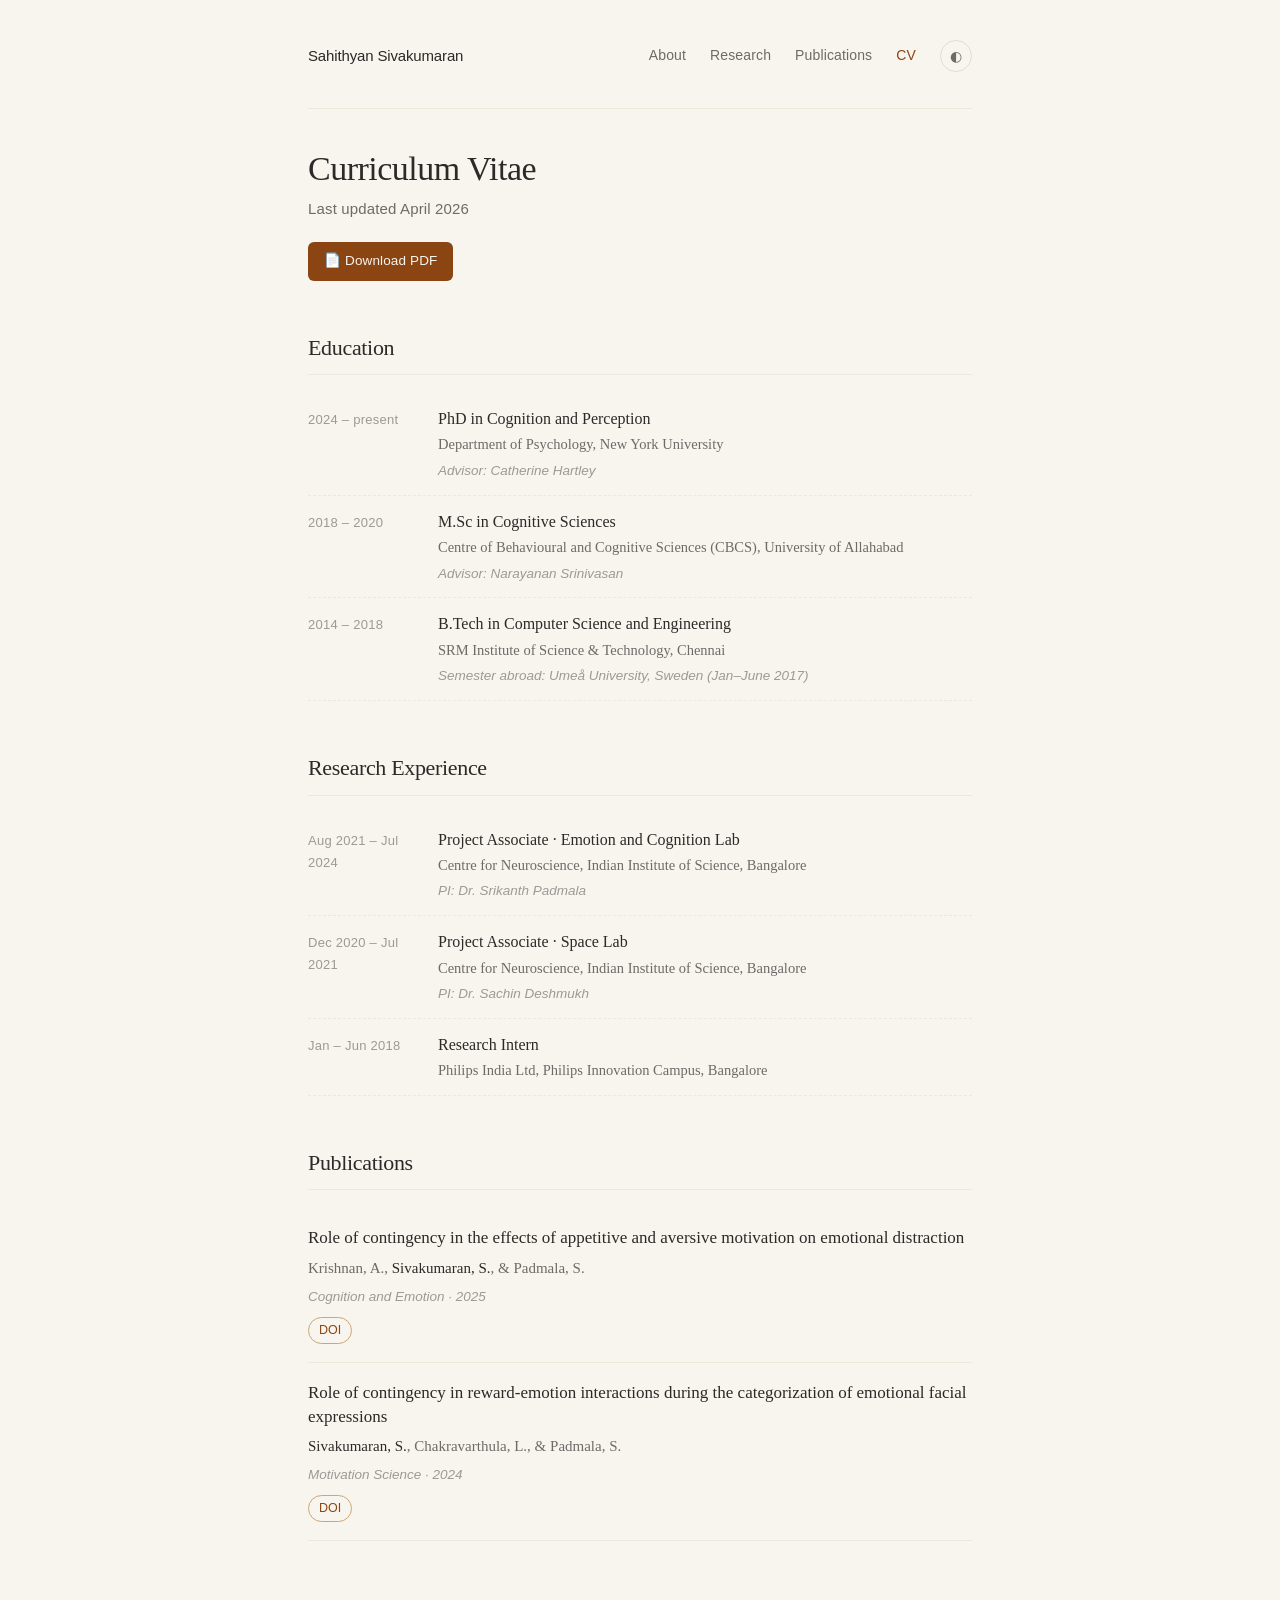
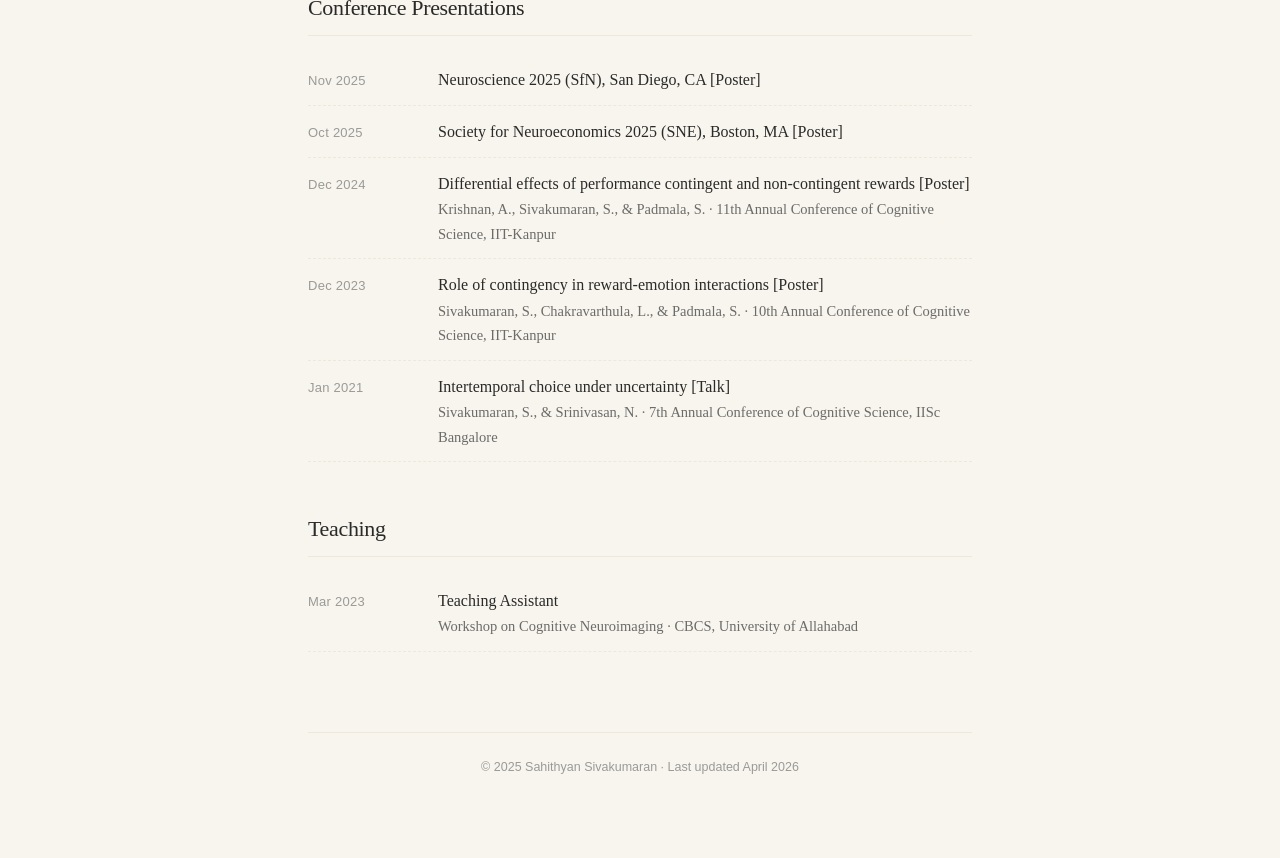
==== cv.html @ 4d5fdd22 "Add files via upload" ====
<!DOCTYPE html>
<html lang="en">
<head>
<meta charset="UTF-8">
<meta name="viewport" content="width=device-width, initial-scale=1.0">
<title>CV · Sahithyan Sivakumaran</title>
<meta name="description" content="Curriculum Vitae — Sahithyan Sivakumaran">
<link rel="stylesheet" href="styles.css">
<link rel="icon" href="data:image/svg+xml,%3Csvg xmlns='http://www.w3.org/2000/svg' viewBox='0 0 100 100'%3E%3Ctext y='.9em' font-size='90'%3E🧠%3C/text%3E%3C/svg%3E">
</head>
<body>
<div class="container">

<nav class="nav">
  <a href="index.html" class="nav-brand">Sahithyan Sivakumaran</a>
  <div class="nav-links">
    <a href="index.html">About</a>
    <a href="research.html">Research</a>
    <a href="publications.html">Publications</a>
    <a href="cv.html" class="active">CV</a>
    <button id="theme-toggle" class="theme-toggle" aria-label="Toggle theme">◐</button>
  </div>
</nav>

<h1>Curriculum Vitae</h1>
<p class="hero-subtitle" style="margin-top: 6px; margin-bottom: 20px;">Last updated April 2026</p>

<a href="files/Sahithyan_CV.pdf" class="btn" target="_blank" rel="noopener">📄 Download PDF</a>

<h2>Education</h2>

<div class="cv-entry">
  <div class="cv-date">2024 – present</div>
  <div class="cv-content">
    <div class="role">PhD in Cognition and Perception</div>
    <div class="place">Department of Psychology, New York University</div>
    <div class="advisor">Advisor: Catherine Hartley</div>
  </div>
</div>

<div class="cv-entry">
  <div class="cv-date">2018 – 2020</div>
  <div class="cv-content">
    <div class="role">M.Sc in Cognitive Sciences</div>
    <div class="place">Centre of Behavioural and Cognitive Sciences (CBCS), University of Allahabad</div>
    <div class="advisor">Advisor: Narayanan Srinivasan</div>
  </div>
</div>

<div class="cv-entry">
  <div class="cv-date">2014 – 2018</div>
  <div class="cv-content">
    <div class="role">B.Tech in Computer Science and Engineering</div>
    <div class="place">SRM Institute of Science &amp; Technology, Chennai</div>
    <div class="advisor">Semester abroad: Umeå University, Sweden (Jan–June 2017)</div>
  </div>
</div>

<h2>Research Experience</h2>

<div class="cv-entry">
  <div class="cv-date">Aug 2021 – Jul 2024</div>
  <div class="cv-content">
    <div class="role">Project Associate · Emotion and Cognition Lab</div>
    <div class="place">Centre for Neuroscience, Indian Institute of Science, Bangalore</div>
    <div class="advisor">PI: Dr. Srikanth Padmala</div>
  </div>
</div>

<div class="cv-entry">
  <div class="cv-date">Dec 2020 – Jul 2021</div>
  <div class="cv-content">
    <div class="role">Project Associate · Space Lab</div>
    <div class="place">Centre for Neuroscience, Indian Institute of Science, Bangalore</div>
    <div class="advisor">PI: Dr. Sachin Deshmukh</div>
  </div>
</div>

<div class="cv-entry">
  <div class="cv-date">Jan – Jun 2018</div>
  <div class="cv-content">
    <div class="role">Research Intern</div>
    <div class="place">Philips India Ltd, Philips Innovation Campus, Bangalore</div>
  </div>
</div>

<h2>Publications</h2>

<div class="pub">
  <div class="pub-title">
    Role of contingency in the effects of appetitive and aversive motivation on emotional distraction
  </div>
  <div class="pub-authors">
    Krishnan, A., <span class="self">Sivakumaran, S.</span>, &amp; Padmala, S.
  </div>
  <div class="pub-venue">Cognition and Emotion · 2025</div>
  <div class="pub-links">
    <a href="https://doi.org/10.1080/02699931.2025.2542920" target="_blank" rel="noopener">DOI</a>
  </div>
</div>

<div class="pub">
  <div class="pub-title">
    Role of contingency in reward-emotion interactions during the categorization of emotional facial expressions
  </div>
  <div class="pub-authors">
    <span class="self">Sivakumaran, S.</span>, Chakravarthula, L., &amp; Padmala, S.
  </div>
  <div class="pub-venue">Motivation Science · 2024</div>
  <div class="pub-links">
    <a href="https://psycnet.apa.org/doi/10.1037/mot0000330" target="_blank" rel="noopener">DOI</a>
  </div>
</div>

<h2>Conference Presentations</h2>

<div class="cv-entry">
  <div class="cv-date">Nov 2025</div>
  <div class="cv-content">
    <div class="role">Neuroscience 2025 (SfN), San Diego, CA [Poster]</div>
  </div>
</div>

<div class="cv-entry">
  <div class="cv-date">Oct 2025</div>
  <div class="cv-content">
    <div class="role">Society for Neuroeconomics 2025 (SNE), Boston, MA [Poster]</div>
  </div>
</div>

<div class="cv-entry">
  <div class="cv-date">Dec 2024</div>
  <div class="cv-content">
    <div class="role">Differential effects of performance contingent and non-contingent rewards [Poster]</div>
    <div class="place">Krishnan, A., Sivakumaran, S., &amp; Padmala, S. · 11th Annual Conference of Cognitive Science, IIT-Kanpur</div>
  </div>
</div>

<div class="cv-entry">
  <div class="cv-date">Dec 2023</div>
  <div class="cv-content">
    <div class="role">Role of contingency in reward-emotion interactions [Poster]</div>
    <div class="place">Sivakumaran, S., Chakravarthula, L., &amp; Padmala, S. · 10th Annual Conference of Cognitive Science, IIT-Kanpur</div>
  </div>
</div>

<div class="cv-entry">
  <div class="cv-date">Jan 2021</div>
  <div class="cv-content">
    <div class="role">Intertemporal choice under uncertainty [Talk]</div>
    <div class="place">Sivakumaran, S., &amp; Srinivasan, N. · 7th Annual Conference of Cognitive Science, IISc Bangalore</div>
  </div>
</div>

<h2>Teaching</h2>

<div class="cv-entry">
  <div class="cv-date">Mar 2023</div>
  <div class="cv-content">
    <div class="role">Teaching Assistant</div>
    <div class="place">Workshop on Cognitive Neuroimaging · CBCS, University of Allahabad</div>
  </div>
</div>

<footer class="footer">
  © 2025 Sahithyan Sivakumaran · Last updated April 2026
</footer>

</div>

<script>
(function() {
  var root = document.documentElement;
  var toggle = document.getElementById('theme-toggle');
  var saved = localStorage.getItem('theme');
  if (saved) root.setAttribute('data-theme', saved);

  toggle.addEventListener('click', function() {
    var current = root.getAttribute('data-theme');
    var isDark = current === 'dark' ||
      (!current && window.matchMedia('(prefers-color-scheme: dark)').matches);
    var next = isDark ? 'light' : 'dark';
    root.setAttribute('data-theme', next);
    localStorage.setItem('theme', next);
  });
})();
</script>

</body>
</html>
---- styles.css ----
/* ================================================================
   Sahithyan Sivakumaran — Academic Website
   A clean, serif-led minimal theme with dark/light mode
   ================================================================ */

/* --- CSS Variables: Light mode (default) --- */
:root {
  --bg: #f8f5ef;
  --bg-elev: #ffffff;
  --text: #2a2a28;
  --text-muted: #6b6b68;
  --text-soft: #9a9a96;
  --accent: #8b4513;
  --accent-soft: #c9a77a;
  --border: #e4ded0;
  --border-soft: #eee8dc;

  --font-serif: "Iowan Old Style", "Palatino Linotype", "URW Palladio L", Palatino, "Book Antiqua", Georgia, serif;
  --font-sans: -apple-system, BlinkMacSystemFont, "SF Pro Text", "Helvetica Neue", Arial, sans-serif;
  --font-mono: "SF Mono", "Monaco", "Inconsolata", "Fira Mono", monospace;

  --max-width: 720px;
  --radius: 8px;
}

/* --- Dark mode (auto-detected via OS preference) --- */
@media (prefers-color-scheme: dark) {
  :root {
    --bg: #1a1a1a;
    --bg-elev: #242424;
    --text: #e8e6e1;
    --text-muted: #a8a6a1;
    --text-soft: #6b6966;
    --accent: #d4a373;
    --accent-soft: #8b6a4a;
    --border: #3a3a38;
    --border-soft: #2d2d2c;
  }
}

/* --- Manual toggle override --- */
:root[data-theme="dark"] {
  --bg: #1a1a1a;
  --bg-elev: #242424;
  --text: #e8e6e1;
  --text-muted: #a8a6a1;
  --text-soft: #6b6966;
  --accent: #d4a373;
  --accent-soft: #8b6a4a;
  --border: #3a3a38;
  --border-soft: #2d2d2c;
}

:root[data-theme="light"] {
  --bg: #f8f5ef;
  --bg-elev: #ffffff;
  --text: #2a2a28;
  --text-muted: #6b6b68;
  --text-soft: #9a9a96;
  --accent: #8b4513;
  --accent-soft: #c9a77a;
  --border: #e4ded0;
  --border-soft: #eee8dc;
}

/* --- Reset & Base --- */
* {
  box-sizing: border-box;
  margin: 0;
  padding: 0;
}

html {
  scroll-behavior: smooth;
  -webkit-font-smoothing: antialiased;
  -moz-osx-font-smoothing: grayscale;
}

body {
  background: var(--bg);
  color: var(--text);
  font-family: var(--font-serif);
  font-size: 17px;
  line-height: 1.7;
  min-height: 100vh;
  transition: background 0.3s ease, color 0.3s ease;
}

.container {
  max-width: var(--max-width);
  margin: 0 auto;
  padding: 32px 28px 80px;
}

/* --- Navigation --- */
.nav {
  display: flex;
  justify-content: space-between;
  align-items: center;
  padding: 8px 0 36px;
  border-bottom: 1px solid var(--border-soft);
  margin-bottom: 40px;
  flex-wrap: wrap;
  gap: 12px;
}

.nav-brand {
  font-family: var(--font-sans);
  font-size: 15px;
  font-weight: 500;
  letter-spacing: -0.01em;
  color: var(--text);
  text-decoration: none;
}

.nav-links {
  display: flex;
  gap: 24px;
  align-items: center;
}

.nav-links a {
  font-family: var(--font-sans);
  font-size: 14px;
  color: var(--text-muted);
  text-decoration: none;
  letter-spacing: 0.01em;
  transition: color 0.2s;
}

.nav-links a:hover,
.nav-links a.active {
  color: var(--accent);
}

/* --- Theme Toggle Button --- */
.theme-toggle {
  background: none;
  border: 1px solid var(--border);
  color: var(--text-muted);
  width: 32px;
  height: 32px;
  border-radius: 50%;
  cursor: pointer;
  display: inline-flex;
  align-items: center;
  justify-content: center;
  font-size: 14px;
  transition: all 0.2s;
  padding: 0;
}

.theme-toggle:hover {
  border-color: var(--accent);
  color: var(--accent);
}

/* --- Typography --- */
h1, h2, h3, h4 {
  font-family: var(--font-serif);
  font-weight: 500;
  color: var(--text);
  letter-spacing: -0.015em;
}

h1 {
  font-size: 34px;
  line-height: 1.15;
  margin-bottom: 8px;
}

h2 {
  font-size: 22px;
  margin-top: 48px;
  margin-bottom: 18px;
  font-weight: 500;
  padding-bottom: 8px;
  border-bottom: 1px solid var(--border-soft);
}

h3 {
  font-size: 18px;
  margin-top: 24px;
  margin-bottom: 10px;
}

p {
  margin-bottom: 18px;
  color: var(--text);
}

a {
  color: var(--accent);
  text-decoration: none;
  border-bottom: 1px solid transparent;
  transition: border-color 0.2s;
}

a:hover {
  border-bottom-color: var(--accent);
}

em {
  color: var(--text-muted);
}

strong {
  font-weight: 600;
  color: var(--text);
}

/* --- Hero / About section --- */
.hero {
  display: flex;
  gap: 28px;
  align-items: flex-start;
  margin-bottom: 36px;
}

.hero-photo {
  width: 130px;
  height: 130px;
  border-radius: 50%;
  object-fit: cover;
  flex-shrink: 0;
  border: 2px solid var(--border);
}

.hero-text {
  flex: 1;
  min-width: 0;
}

.hero-subtitle {
  font-family: var(--font-sans);
  font-size: 15px;
  color: var(--text-muted);
  margin-bottom: 14px;
  letter-spacing: 0.01em;
}

.hero-links {
  display: flex;
  gap: 14px;
  font-family: var(--font-sans);
  font-size: 13.5px;
  flex-wrap: wrap;
}

.hero-links a {
  color: var(--text-muted);
  border-bottom: 1px solid transparent;
}

.hero-links a:hover {
  color: var(--accent);
  border-bottom-color: var(--accent);
}

.hero-links span.sep {
  color: var(--text-soft);
}

/* --- Section styling --- */
.intro {
  font-size: 17.5px;
  line-height: 1.8;
  margin-bottom: 12px;
}

/* --- Lists --- */
ul, ol {
  margin-bottom: 20px;
  padding-left: 22px;
}

li {
  margin-bottom: 8px;
  color: var(--text);
}

/* --- News list --- */
.news-list {
  list-style: none;
  padding-left: 0;
}

.news-list li {
  padding: 12px 0;
  border-bottom: 1px dashed var(--border-soft);
  display: flex;
  gap: 18px;
  align-items: baseline;
  font-size: 15.5px;
}

.news-list li:last-child {
  border-bottom: none;
}

.news-date {
  font-family: var(--font-sans);
  font-size: 13px;
  color: var(--text-soft);
  flex-shrink: 0;
  width: 92px;
  letter-spacing: 0.02em;
}

/* --- Publication entries --- */
.pub {
  padding: 18px 0;
  border-bottom: 1px solid var(--border-soft);
}

.pub:last-child {
  border-bottom: none;
}

.pub-title {
  font-size: 17px;
  line-height: 1.4;
  margin-bottom: 6px;
  font-weight: 500;
  color: var(--text);
}

.pub-authors {
  font-size: 15px;
  color: var(--text-muted);
  margin-bottom: 4px;
}

.pub-authors .self {
  color: var(--text);
  font-weight: 500;
}

.pub-venue {
  font-family: var(--font-sans);
  font-size: 13.5px;
  color: var(--text-soft);
  font-style: italic;
  margin-bottom: 8px;
}

.pub-links {
  display: flex;
  gap: 12px;
  font-family: var(--font-sans);
  font-size: 12.5px;
  margin-top: 6px;
}

.pub-links a {
  color: var(--accent);
  padding: 2px 10px;
  border: 1px solid var(--accent-soft);
  border-radius: 14px;
  text-decoration: none;
  transition: all 0.2s;
}

.pub-links a:hover {
  background: var(--accent);
  color: var(--bg);
  border-color: var(--accent);
}

.pub-tag {
  display: inline-block;
  font-family: var(--font-sans);
  font-size: 11.5px;
  color: var(--text-soft);
  padding: 2px 8px;
  border: 1px solid var(--border);
  border-radius: 10px;
  margin-left: 6px;
  letter-spacing: 0.03em;
  text-transform: uppercase;
}

/* --- CV specific --- */
.cv-entry {
  display: flex;
  gap: 20px;
  padding: 12px 0;
  border-bottom: 1px dashed var(--border-soft);
  align-items: baseline;
}

.cv-entry:last-child {
  border-bottom: none;
}

.cv-date {
  font-family: var(--font-sans);
  font-size: 13px;
  color: var(--text-soft);
  flex-shrink: 0;
  width: 110px;
  letter-spacing: 0.02em;
}

.cv-content {
  flex: 1;
}

.cv-content .role {
  font-weight: 500;
  color: var(--text);
  font-size: 16px;
}

.cv-content .place {
  font-size: 14.5px;
  color: var(--text-muted);
}

.cv-content .advisor {
  font-size: 13.5px;
  color: var(--text-soft);
  font-family: var(--font-sans);
  font-style: italic;
  margin-top: 3px;
}

/* --- Download button --- */
.btn {
  display: inline-block;
  padding: 8px 16px;
  background: var(--accent);
  color: var(--bg);
  font-family: var(--font-sans);
  font-size: 13.5px;
  border-radius: 6px;
  border: none;
  text-decoration: none;
  transition: opacity 0.2s;
  letter-spacing: 0.01em;
}

.btn:hover {
  opacity: 0.85;
  border-bottom: none;
}

/* --- Footer --- */
.footer {
  margin-top: 80px;
  padding-top: 24px;
  border-top: 1px solid var(--border-soft);
  font-family: var(--font-sans);
  font-size: 12.5px;
  color: var(--text-soft);
  text-align: center;
}

/* --- Mobile responsive --- */
@media (max-width: 640px) {
  .container {
    padding: 20px 18px 60px;
  }

  .hero {
    flex-direction: column;
    align-items: center;
    text-align: center;
    gap: 18px;
  }

  .hero-photo {
    width: 110px;
    height: 110px;
  }

  .hero-links {
    justify-content: center;
  }

  h1 {
    font-size: 28px;
  }

  h2 {
    font-size: 20px;
  }

  body {
    font-size: 16px;
  }

  .nav {
    padding-bottom: 24px;
    margin-bottom: 28px;
  }

  .nav-links {
    gap: 16px;
  }

  .news-list li,
  .cv-entry {
    flex-direction: column;
    gap: 2px;
  }

  .news-date,
  .cv-date {
    width: auto;
  }
}
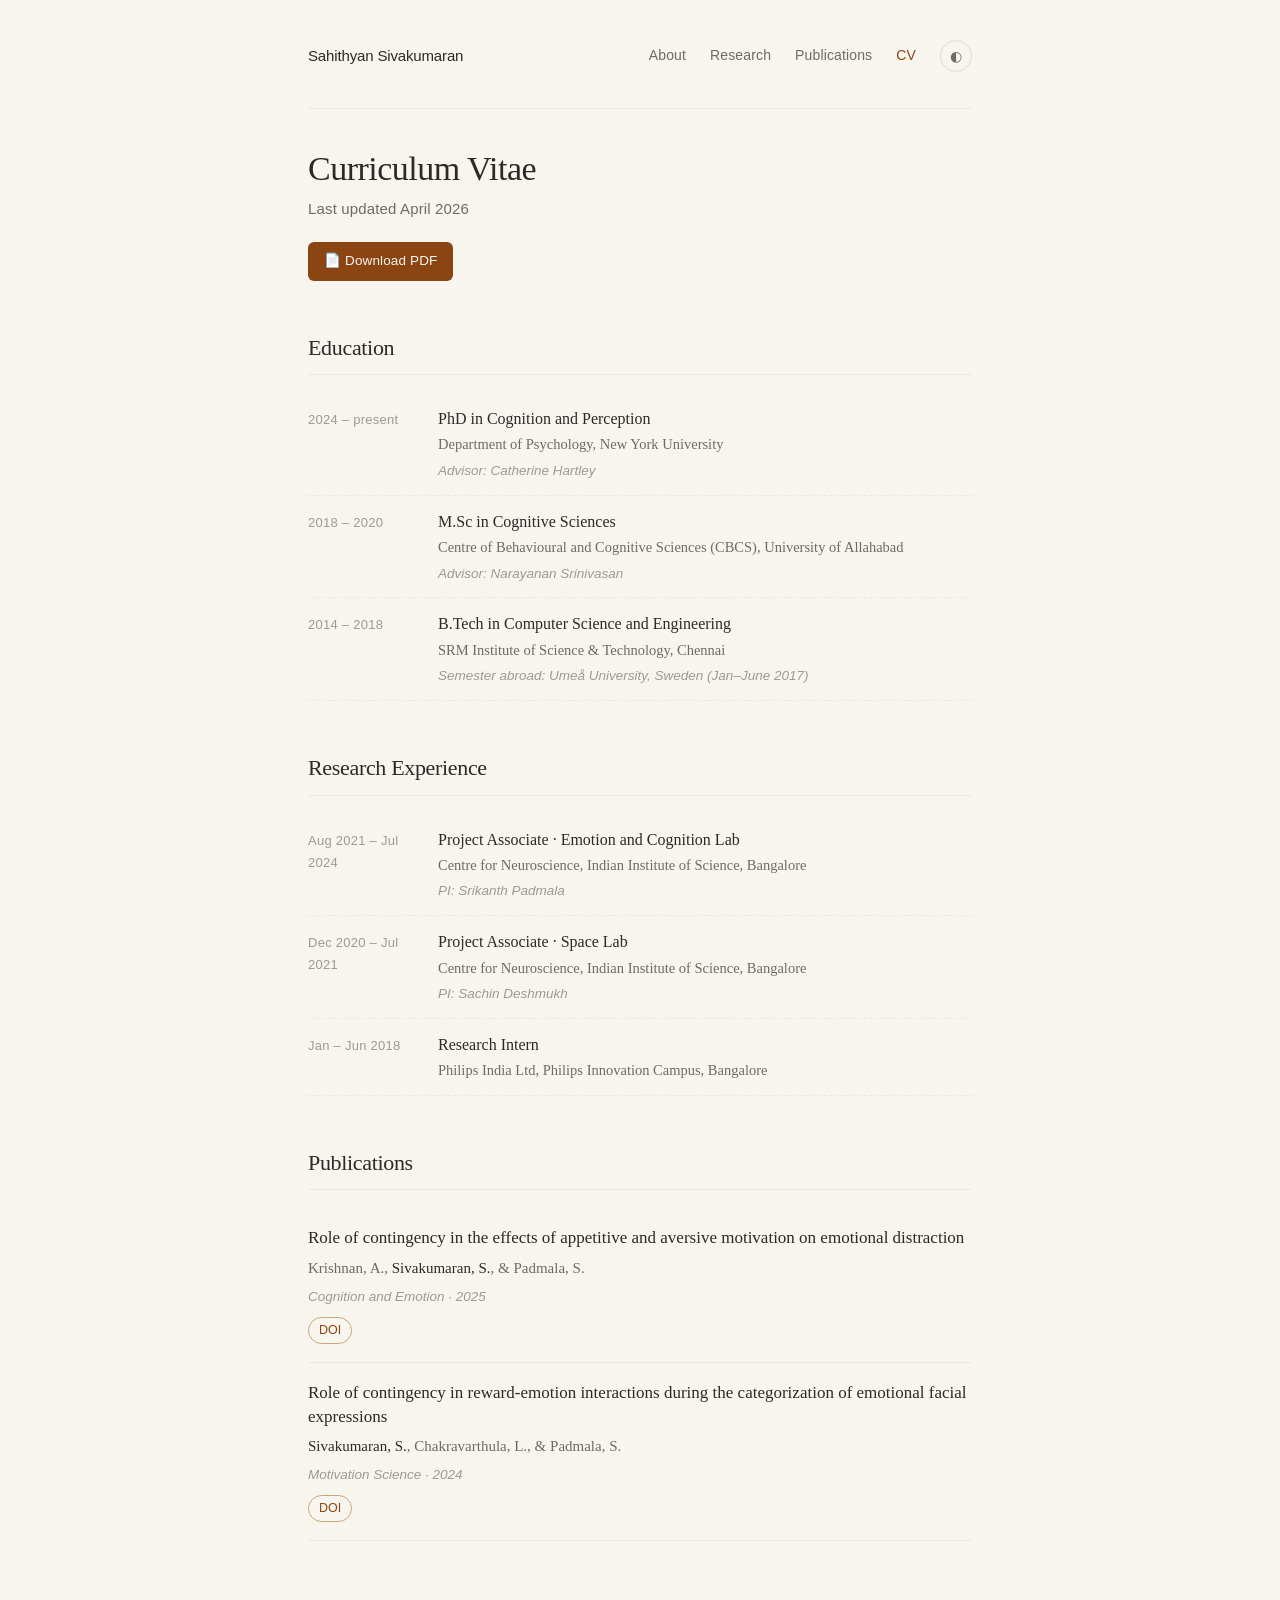
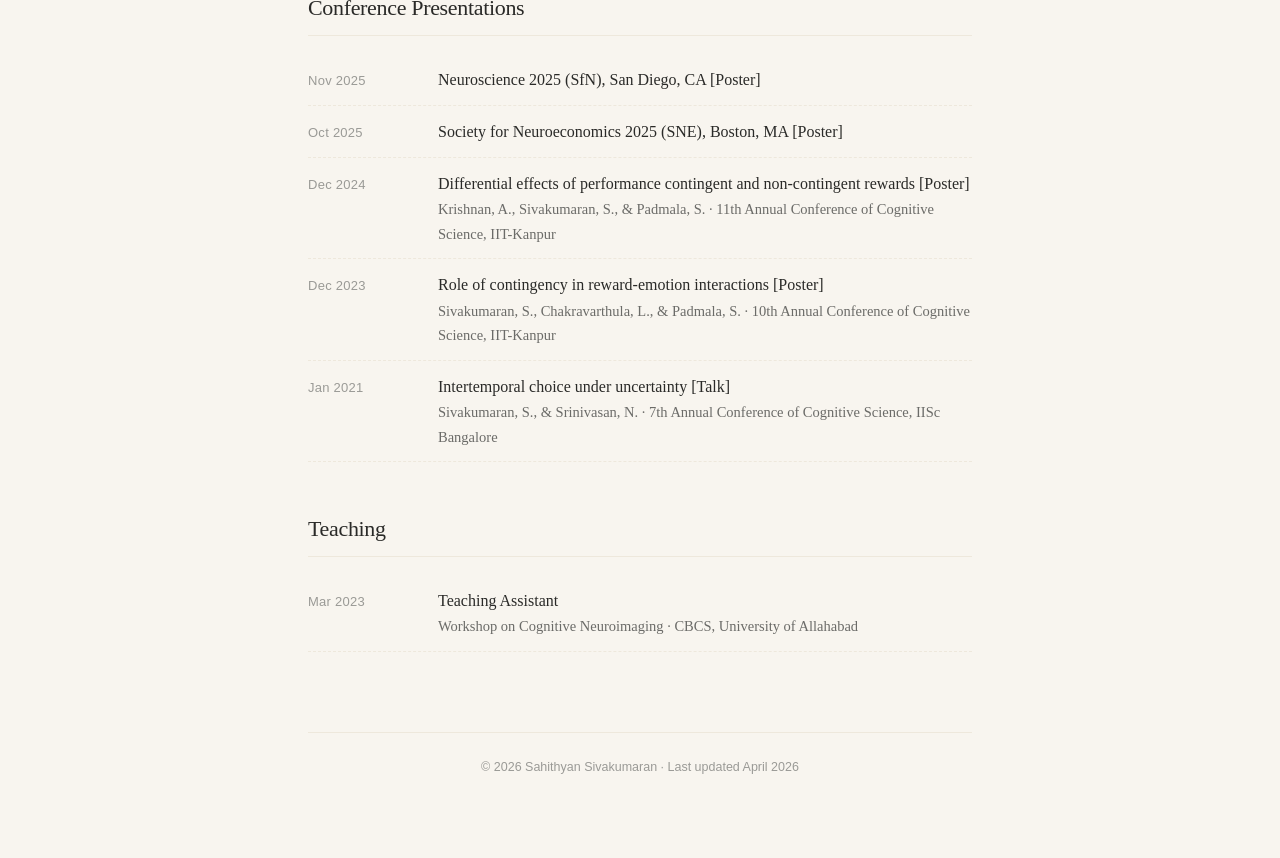
==== commit d6d6cbc6: "Remove 'Dr.' prefix from advisor names and update year" ====
--- a/cv.html
+++ b/cv.html
@@ -63,7 +63,7 @@
   <div class="cv-content">
     <div class="role">Project Associate · Emotion and Cognition Lab</div>
     <div class="place">Centre for Neuroscience, Indian Institute of Science, Bangalore</div>
-    <div class="advisor">PI: Dr. Srikanth Padmala</div>
+    <div class="advisor">PI: Srikanth Padmala</div>
   </div>
 </div>
 
@@ -72,7 +72,7 @@
   <div class="cv-content">
     <div class="role">Project Associate · Space Lab</div>
     <div class="place">Centre for Neuroscience, Indian Institute of Science, Bangalore</div>
-    <div class="advisor">PI: Dr. Sachin Deshmukh</div>
+    <div class="advisor">PI: Sachin Deshmukh</div>
   </div>
 </div>
 
@@ -163,7 +163,7 @@
 </div>
 
 <footer class="footer">
-  © 2025 Sahithyan Sivakumaran · Last updated April 2026
+  © 2026 Sahithyan Sivakumaran · Last updated April 2026
 </footer>
 
 </div>
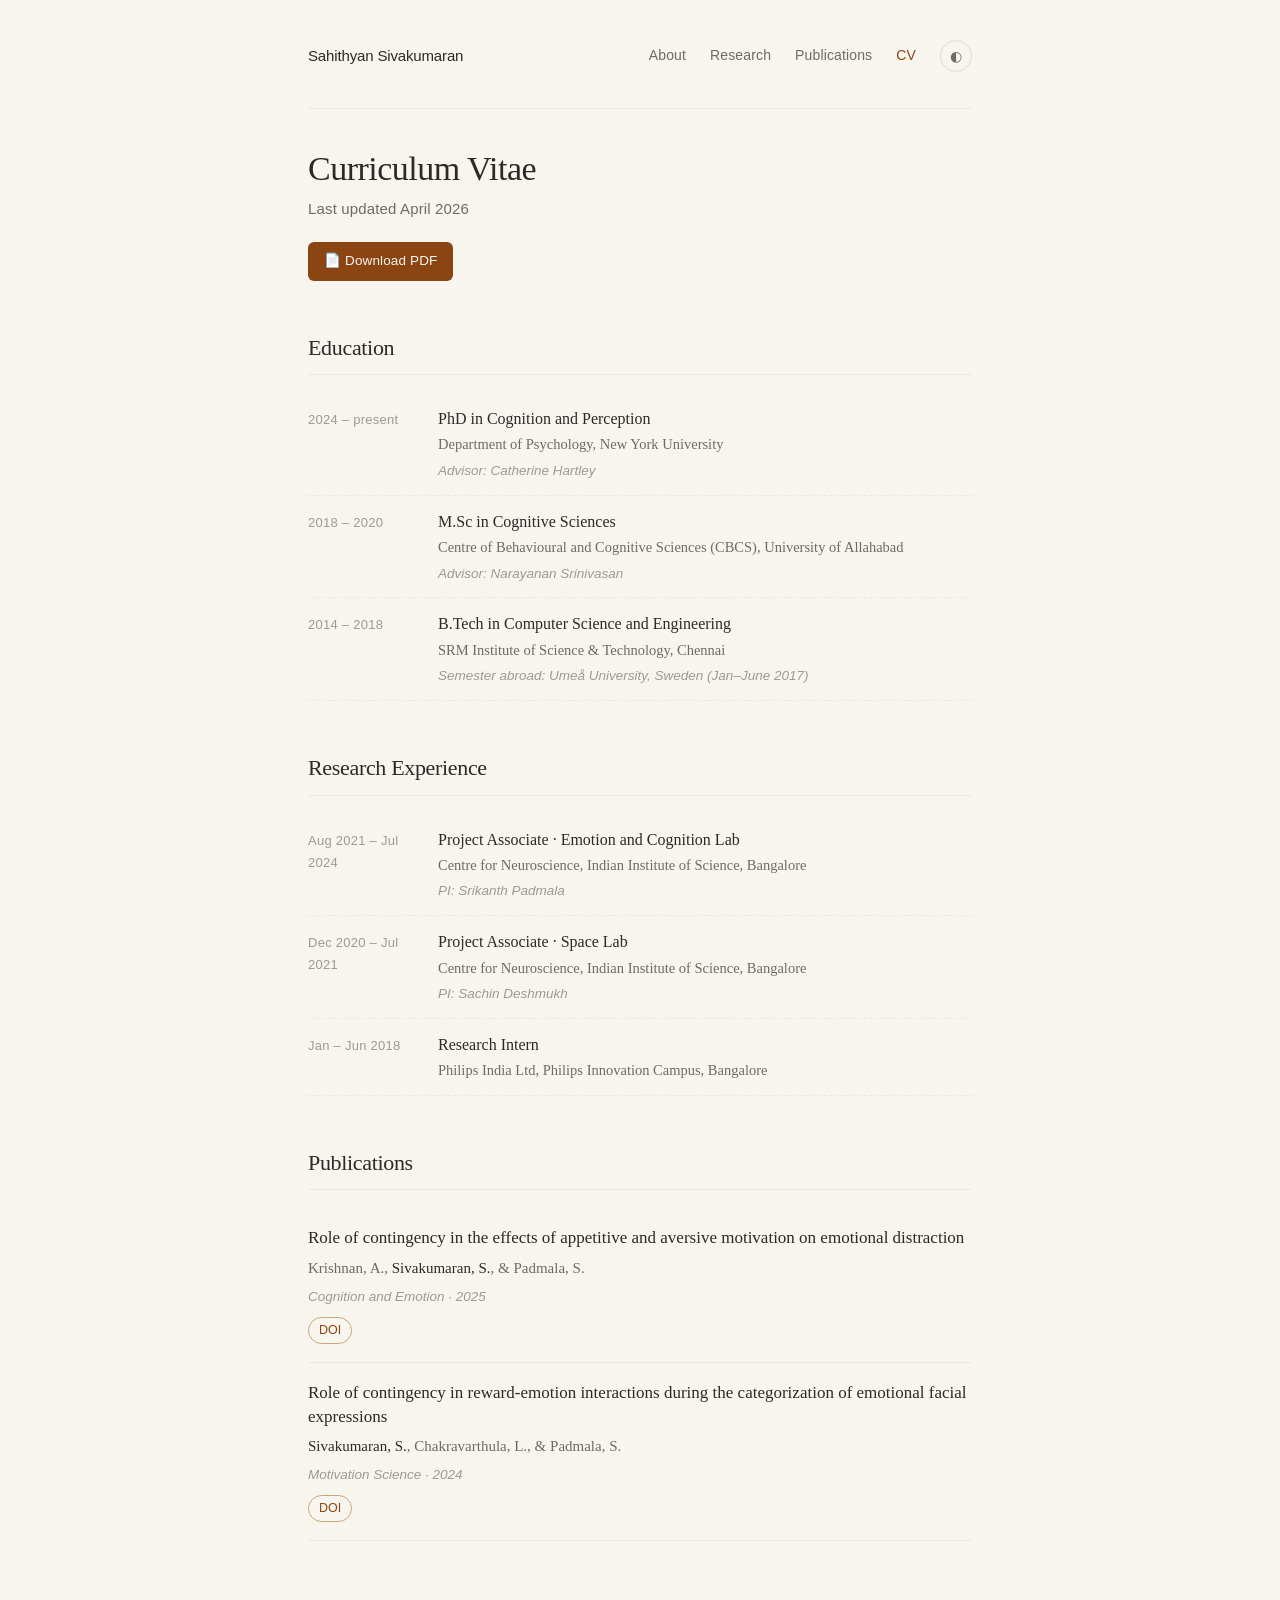
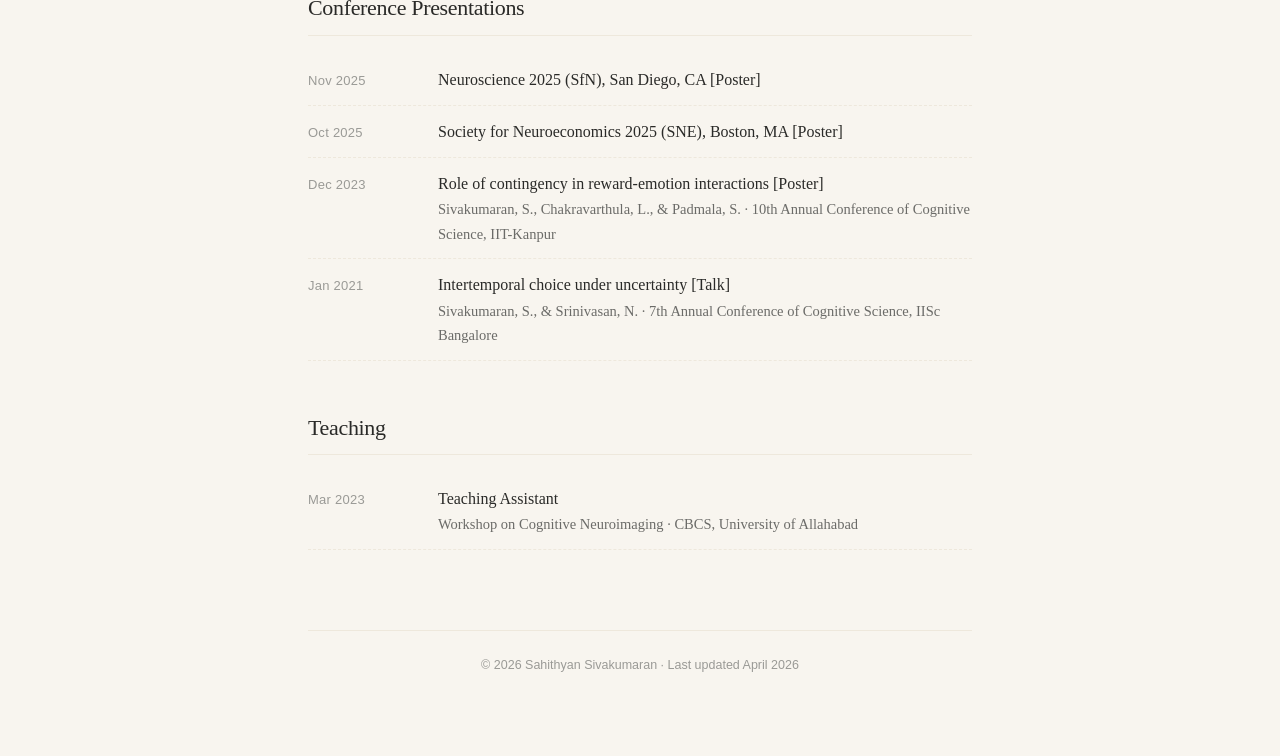
==== commit 42d1fb27: "Remove CV entry for Dec 2024 poster Removed a CV entry for a poster presented in Dec 2024." ====
--- a/cv.html
+++ b/cv.html
@@ -129,14 +129,6 @@
 </div>
 
 <div class="cv-entry">
-  <div class="cv-date">Dec 2024</div>
-  <div class="cv-content">
-    <div class="role">Differential effects of performance contingent and non-contingent rewards [Poster]</div>
-    <div class="place">Krishnan, A., Sivakumaran, S., &amp; Padmala, S. · 11th Annual Conference of Cognitive Science, IIT-Kanpur</div>
-  </div>
-</div>
-
-<div class="cv-entry">
   <div class="cv-date">Dec 2023</div>
   <div class="cv-content">
     <div class="role">Role of contingency in reward-emotion interactions [Poster]</div>
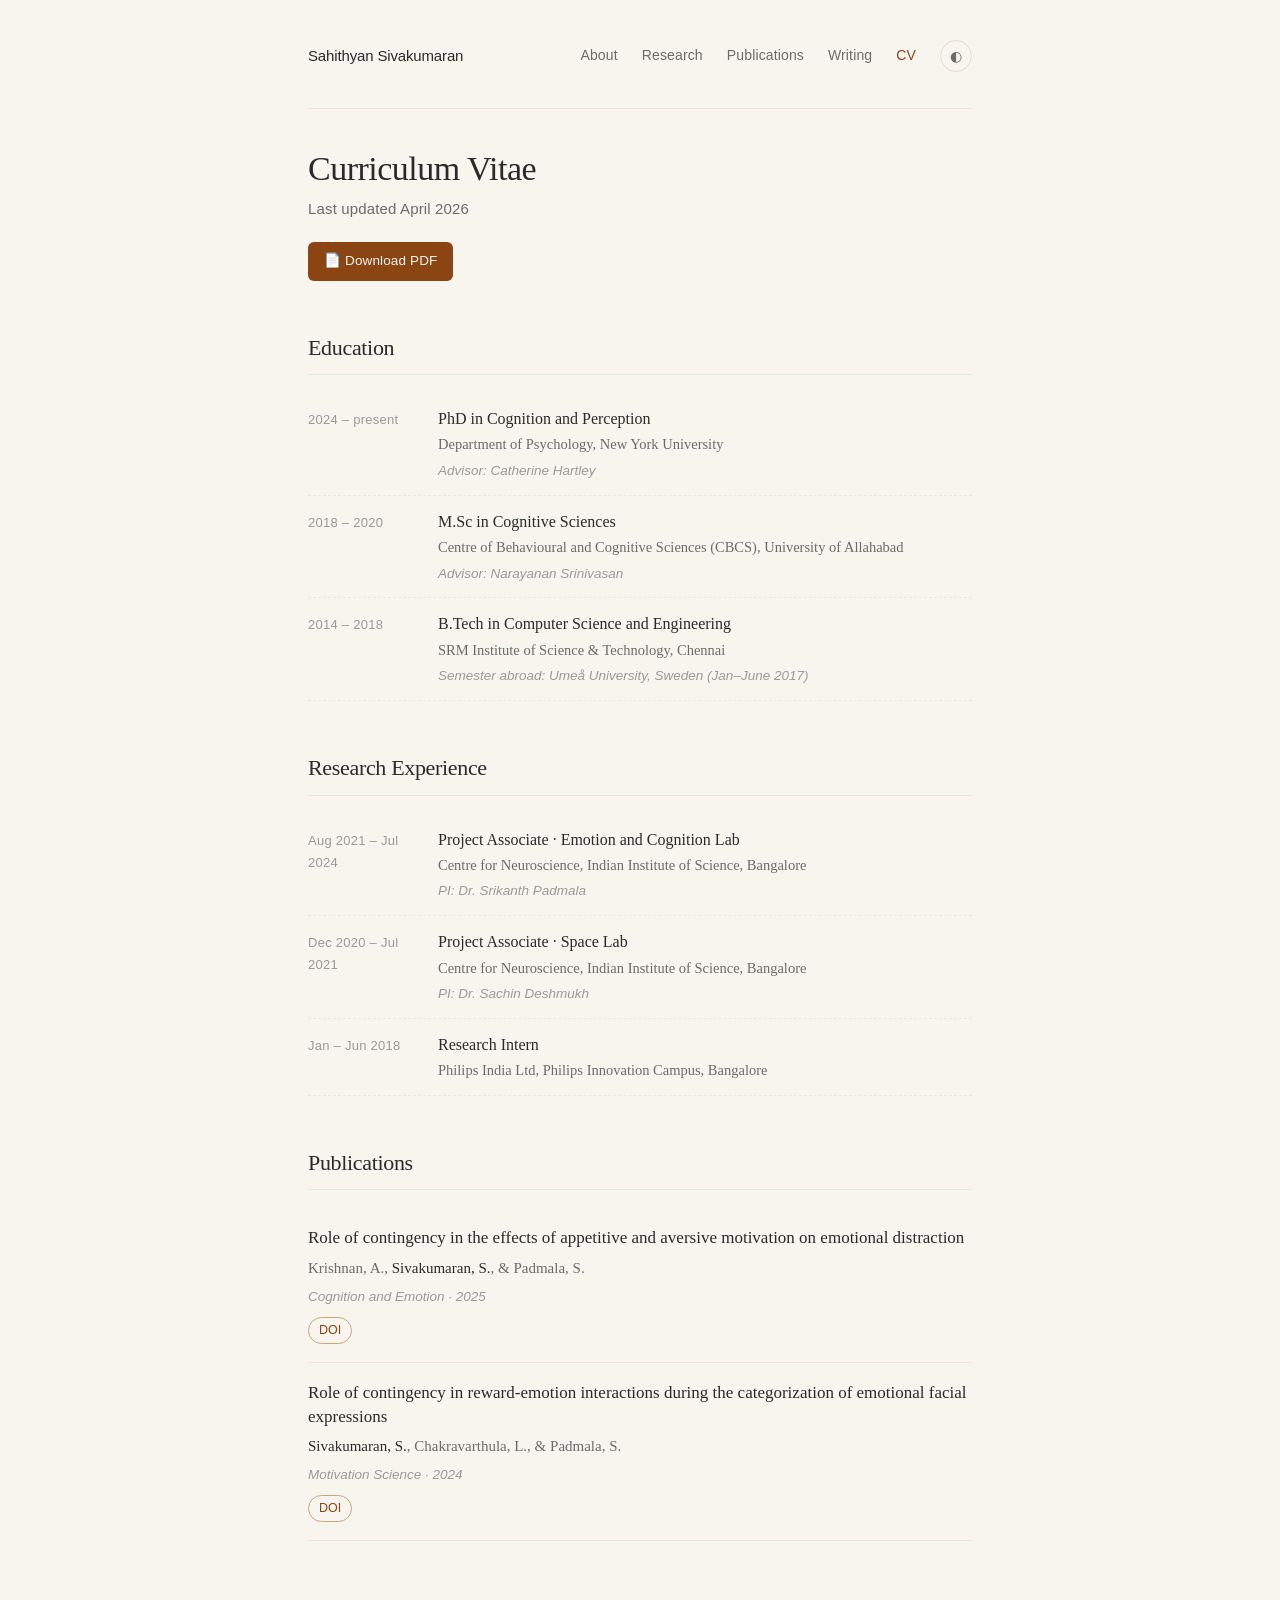
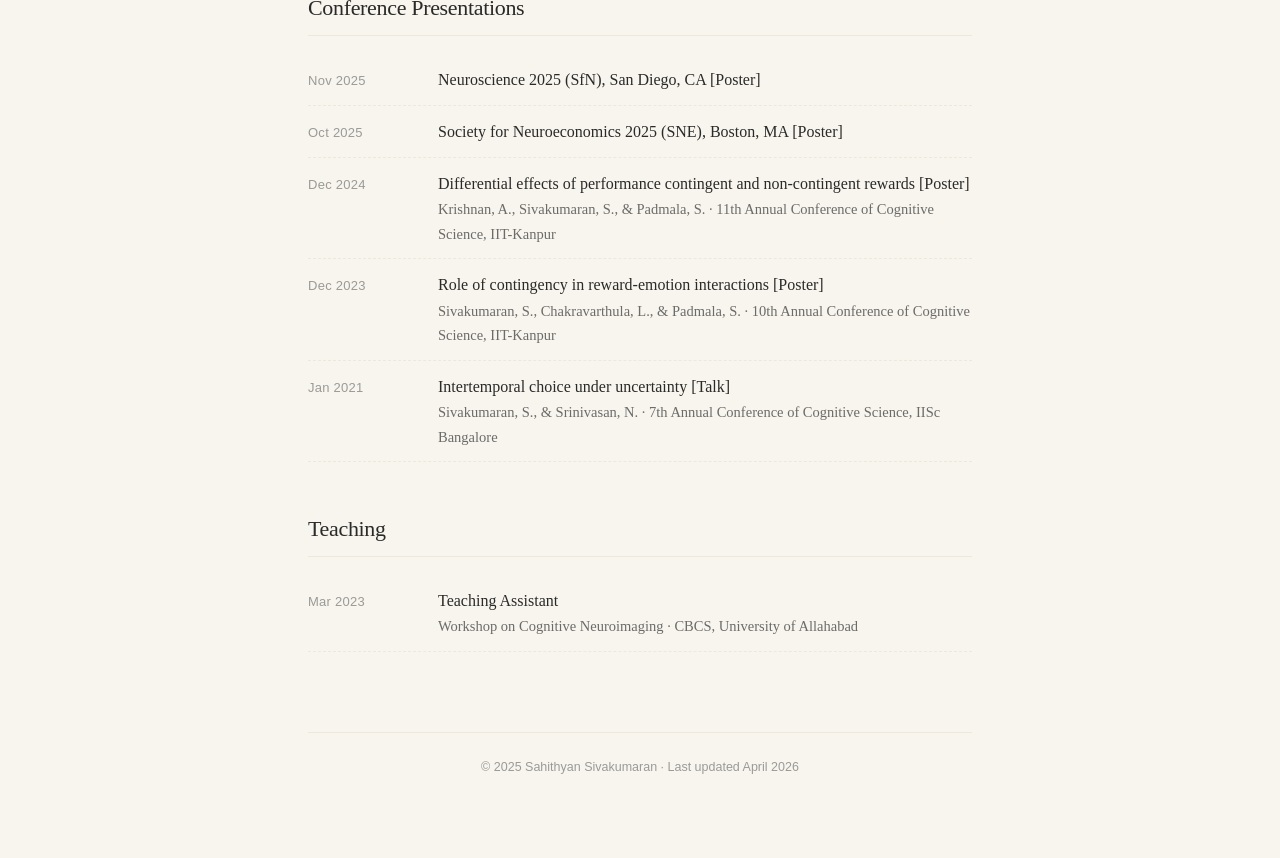
==== commit 31ddbf37: "Add files via upload" ====
--- a/cv.html
+++ b/cv.html
@@ -17,6 +17,7 @@
     <a href="index.html">About</a>
     <a href="research.html">Research</a>
     <a href="publications.html">Publications</a>
+    <a href="writing.html">Writing</a>
     <a href="cv.html" class="active">CV</a>
     <button id="theme-toggle" class="theme-toggle" aria-label="Toggle theme">◐</button>
   </div>
@@ -63,7 +64,7 @@
   <div class="cv-content">
     <div class="role">Project Associate · Emotion and Cognition Lab</div>
     <div class="place">Centre for Neuroscience, Indian Institute of Science, Bangalore</div>
-    <div class="advisor">PI: Srikanth Padmala</div>
+    <div class="advisor">PI: Dr. Srikanth Padmala</div>
   </div>
 </div>
 
@@ -72,7 +73,7 @@
   <div class="cv-content">
     <div class="role">Project Associate · Space Lab</div>
     <div class="place">Centre for Neuroscience, Indian Institute of Science, Bangalore</div>
-    <div class="advisor">PI: Sachin Deshmukh</div>
+    <div class="advisor">PI: Dr. Sachin Deshmukh</div>
   </div>
 </div>
 
@@ -129,6 +130,14 @@
 </div>
 
 <div class="cv-entry">
+  <div class="cv-date">Dec 2024</div>
+  <div class="cv-content">
+    <div class="role">Differential effects of performance contingent and non-contingent rewards [Poster]</div>
+    <div class="place">Krishnan, A., Sivakumaran, S., &amp; Padmala, S. · 11th Annual Conference of Cognitive Science, IIT-Kanpur</div>
+  </div>
+</div>
+
+<div class="cv-entry">
   <div class="cv-date">Dec 2023</div>
   <div class="cv-content">
     <div class="role">Role of contingency in reward-emotion interactions [Poster]</div>
@@ -155,7 +164,7 @@
 </div>
 
 <footer class="footer">
-  © 2026 Sahithyan Sivakumaran · Last updated April 2026
+  © 2025 Sahithyan Sivakumaran · Last updated April 2026
 </footer>
 
 </div>
--- a/styles.css
+++ b/styles.css
@@ -380,6 +380,92 @@
   text-transform: uppercase;
 }
 
+/* --- Writing list (index page) --- */
+.writing-list {
+  display: flex;
+  flex-direction: column;
+}
+
+.writing-item {
+  display: flex;
+  justify-content: space-between;
+  align-items: baseline;
+  padding: 16px 0;
+  border-bottom: 1px dashed var(--border-soft);
+  text-decoration: none;
+  gap: 18px;
+  transition: color 0.2s;
+}
+
+.writing-item:last-child {
+  border-bottom: none;
+}
+
+.writing-item:hover {
+  border-bottom-color: var(--border-soft);
+}
+
+.writing-title {
+  font-size: 17px;
+  font-weight: 500;
+  color: var(--text);
+  line-height: 1.4;
+  transition: color 0.2s;
+}
+
+.writing-item:hover .writing-title {
+  color: var(--accent);
+}
+
+.writing-date {
+  font-family: var(--font-sans);
+  font-size: 13px;
+  color: var(--text-soft);
+  flex-shrink: 0;
+  letter-spacing: 0.02em;
+}
+
+/* --- Writing article (individual post) --- */
+.writing-back {
+  display: inline-block;
+  font-family: var(--font-sans);
+  font-size: 13.5px;
+  color: var(--text-muted);
+  margin-bottom: 28px;
+  text-decoration: none;
+  border-bottom: none;
+  transition: color 0.2s;
+}
+
+.writing-back:hover {
+  color: var(--accent);
+}
+
+.writing-article h1 {
+  margin-bottom: 6px;
+}
+
+.writing-meta {
+  font-family: var(--font-sans);
+  font-size: 13.5px;
+  color: var(--text-soft);
+  font-style: italic;
+  margin-bottom: 32px;
+}
+
+.writing-article p {
+  margin-bottom: 20px;
+}
+
+.writing-article code {
+  font-family: var(--font-mono);
+  font-size: 14px;
+  background: var(--bg-elev);
+  border: 1px solid var(--border);
+  padding: 1px 5px;
+  border-radius: 4px;
+}
+
 /* --- CV specific --- */
 .cv-entry {
   display: flex;
@@ -500,7 +586,8 @@
   }
 
   .news-list li,
-  .cv-entry {
+  .cv-entry,
+  .writing-item {
     flex-direction: column;
     gap: 2px;
   }
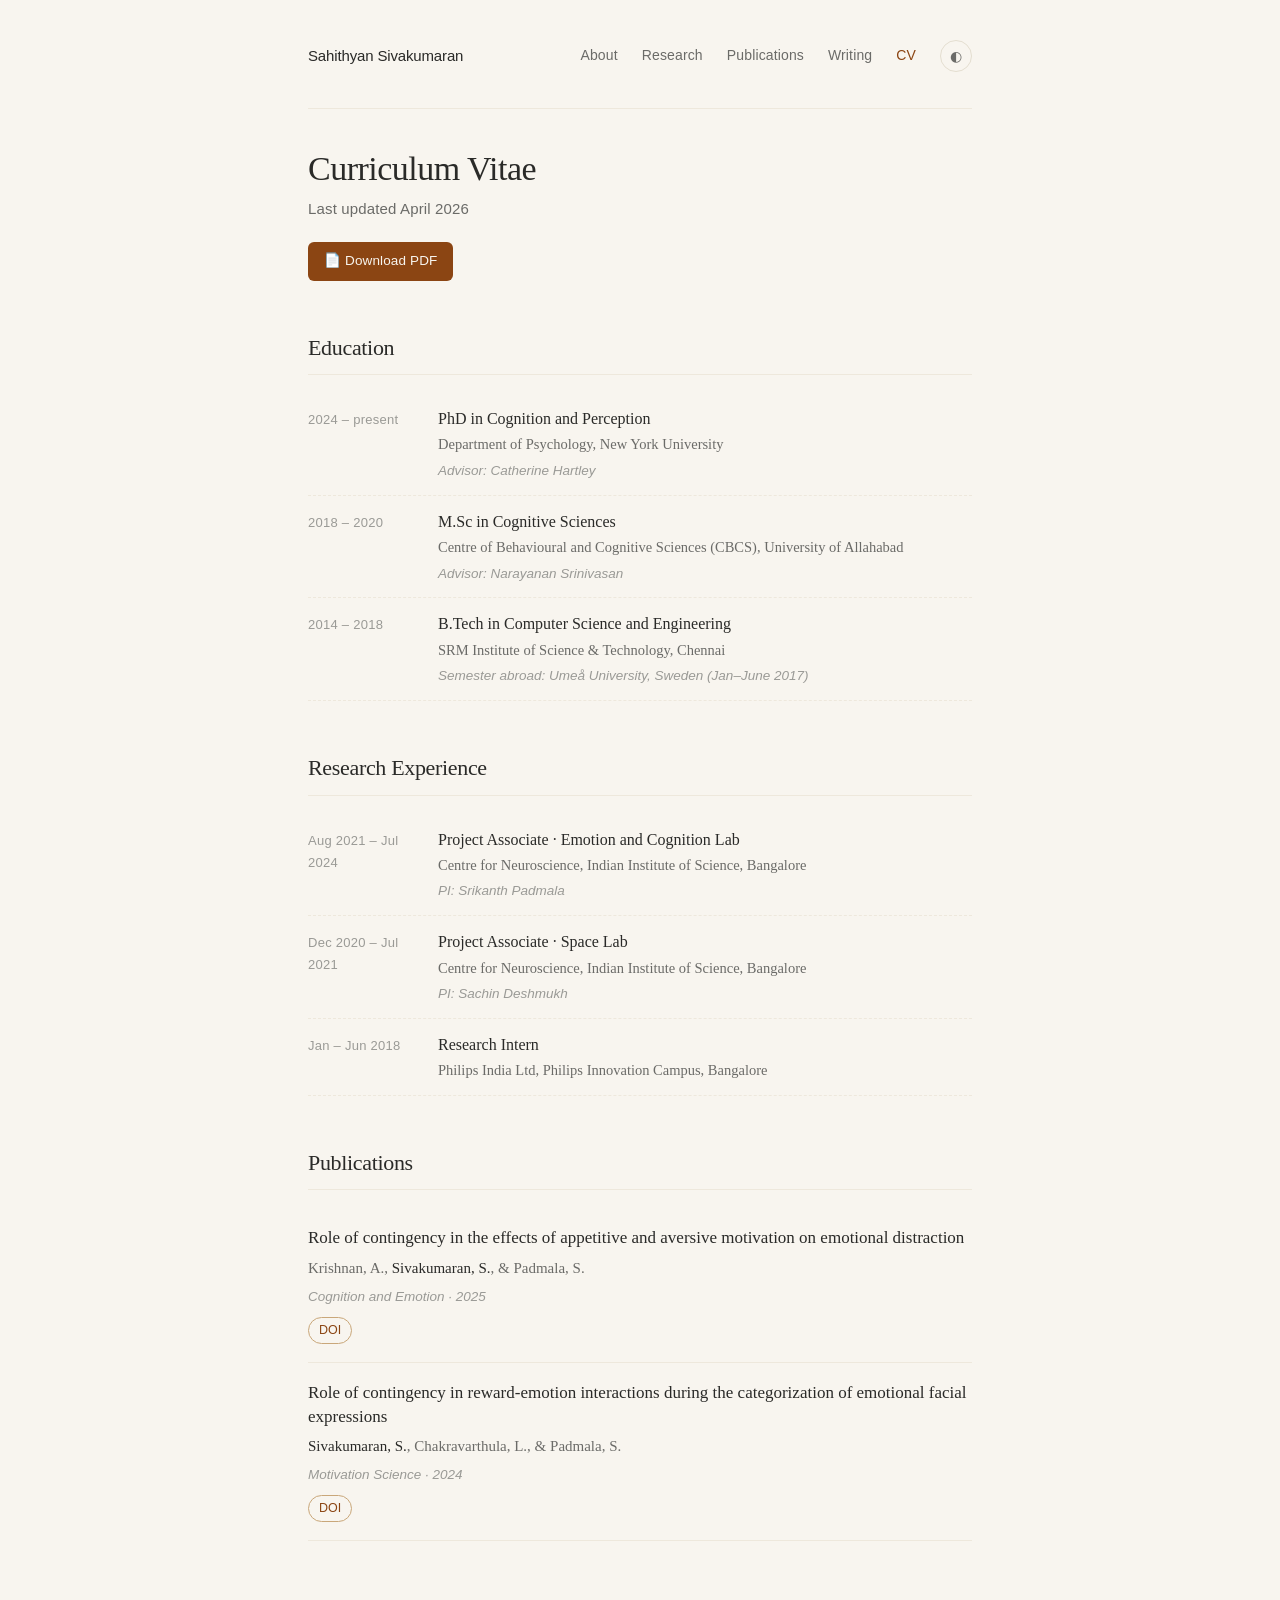
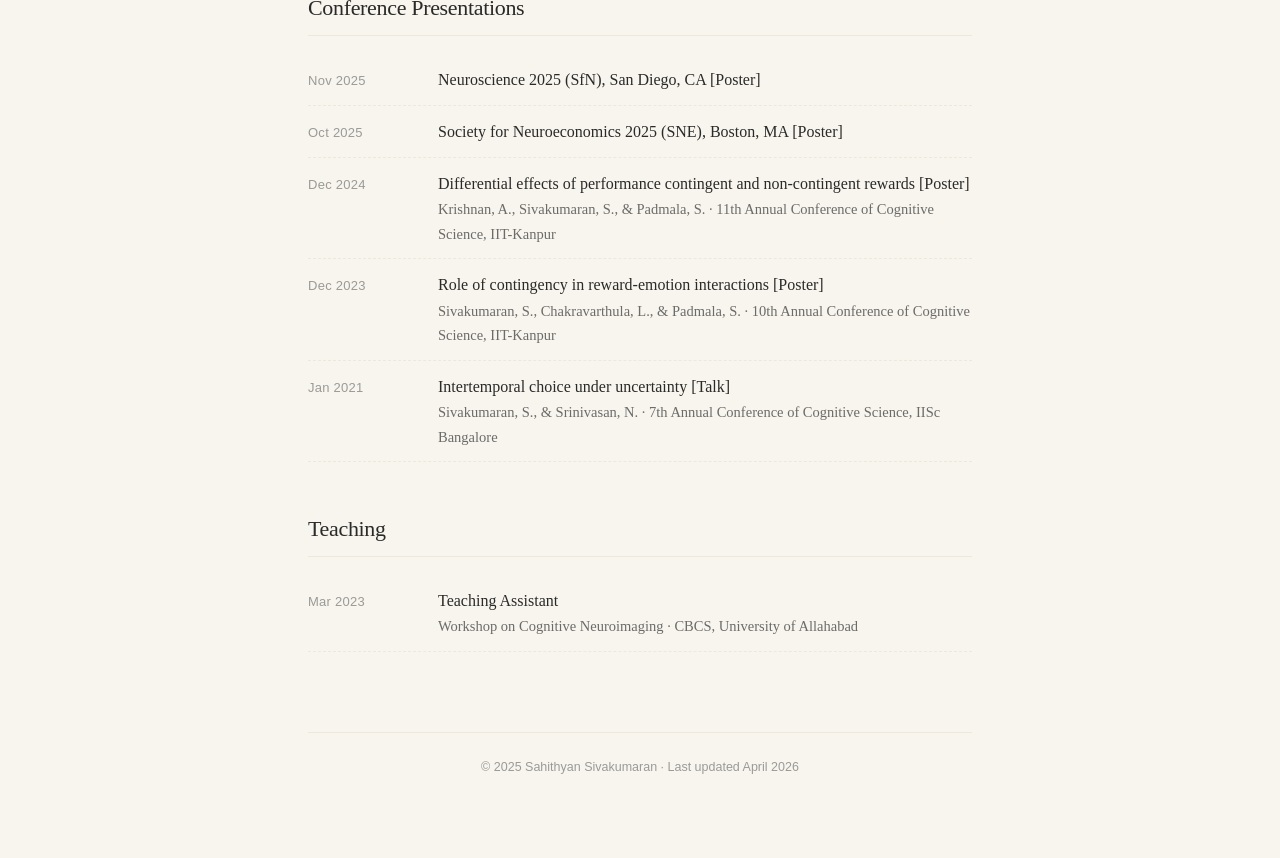
==== commit 494fe039: "Remove 'Dr.' prefix from advisor names" ====
--- a/cv.html
+++ b/cv.html
@@ -64,7 +64,7 @@
   <div class="cv-content">
     <div class="role">Project Associate · Emotion and Cognition Lab</div>
     <div class="place">Centre for Neuroscience, Indian Institute of Science, Bangalore</div>
-    <div class="advisor">PI: Dr. Srikanth Padmala</div>
+    <div class="advisor">PI: Srikanth Padmala</div>
   </div>
 </div>
 
@@ -73,7 +73,7 @@
   <div class="cv-content">
     <div class="role">Project Associate · Space Lab</div>
     <div class="place">Centre for Neuroscience, Indian Institute of Science, Bangalore</div>
-    <div class="advisor">PI: Dr. Sachin Deshmukh</div>
+    <div class="advisor">PI: Sachin Deshmukh</div>
   </div>
 </div>
 
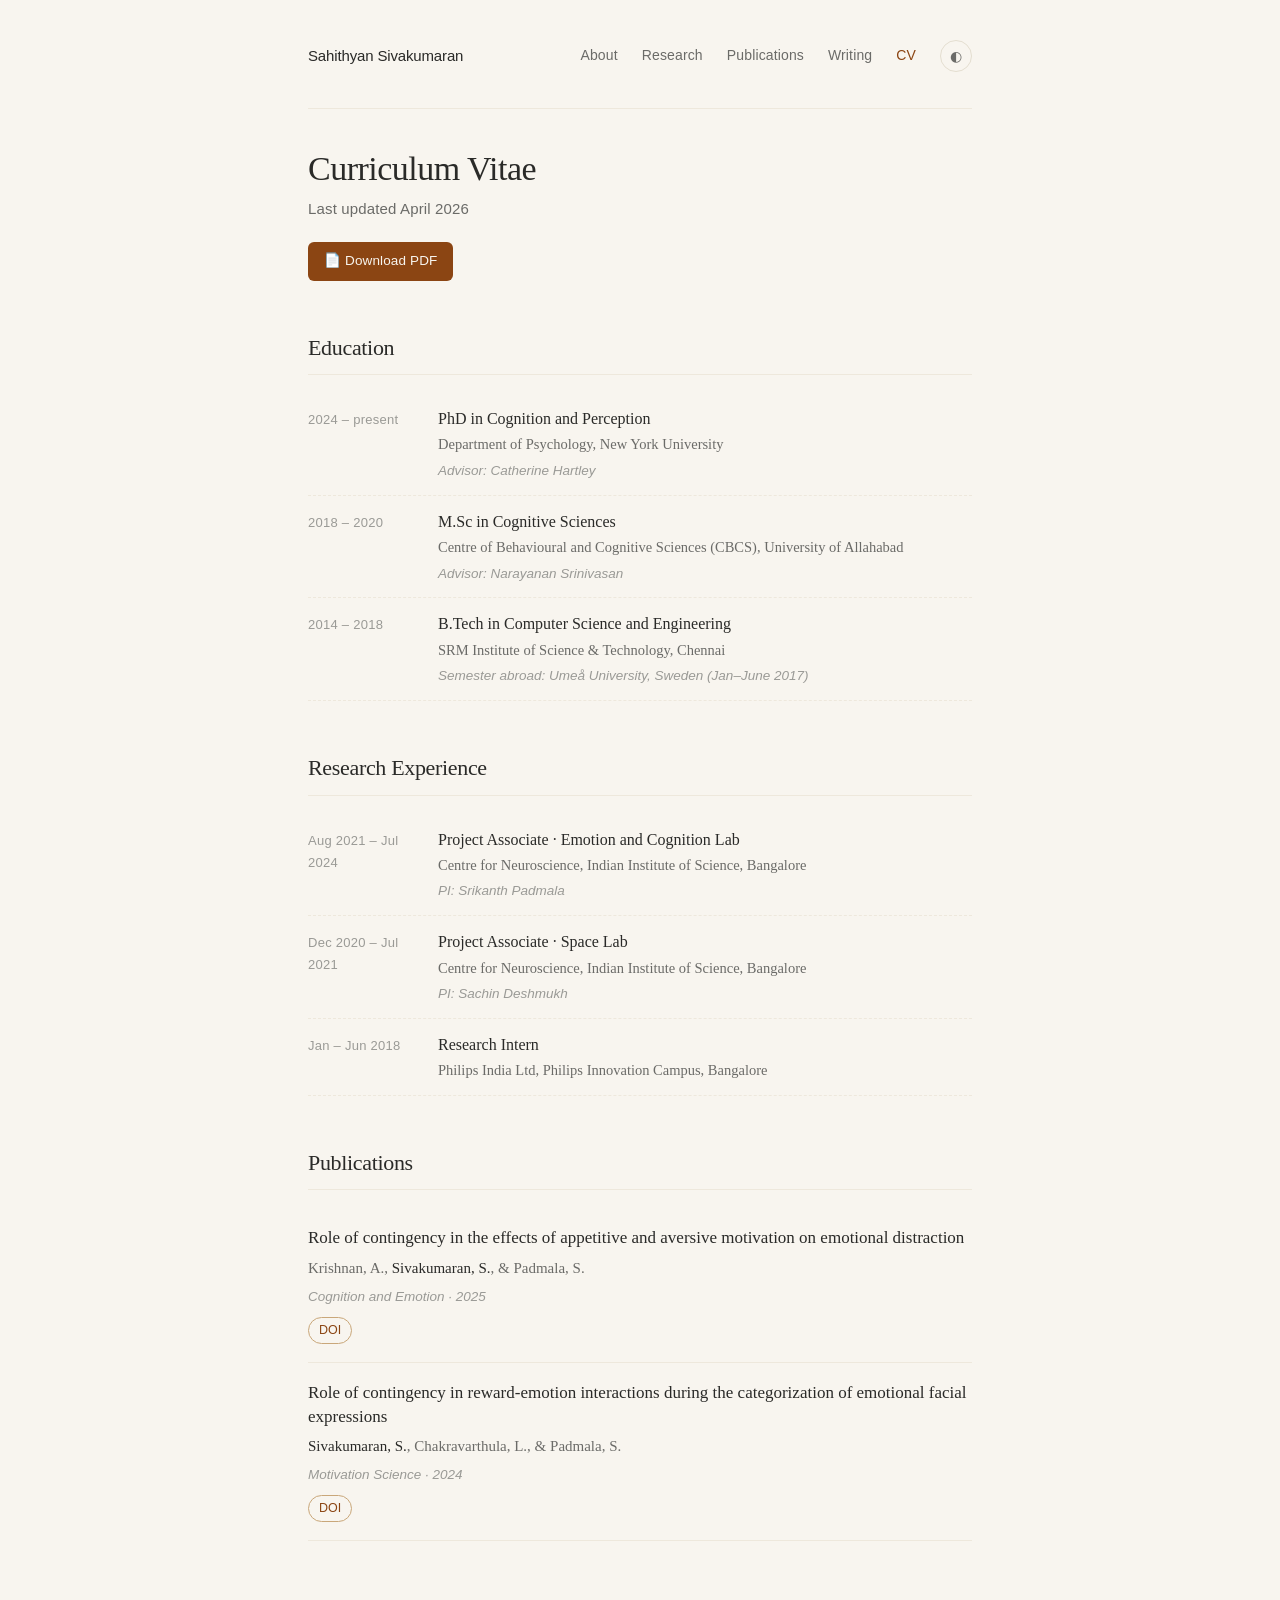
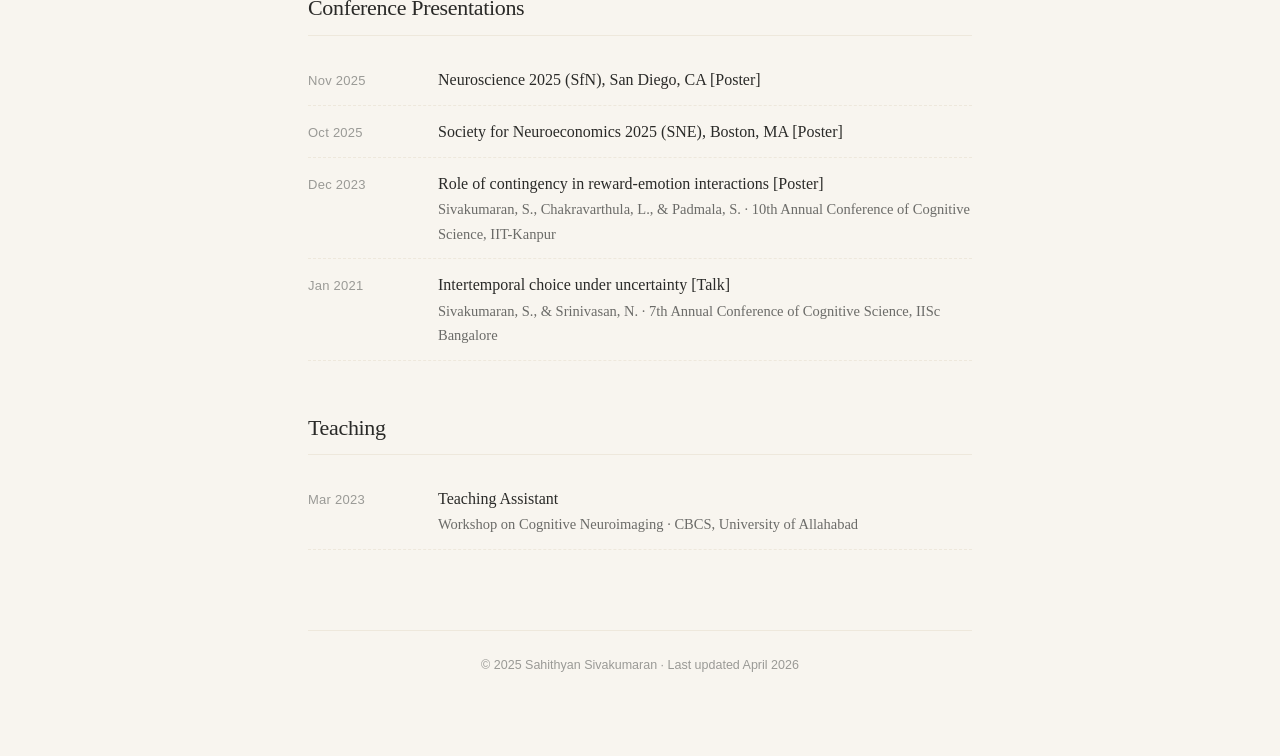
==== commit fd34f113: "Delete CV entry for Dec 2024 Removed outdated CV entry for Dec 2024." ====
--- a/cv.html
+++ b/cv.html
@@ -26,7 +26,7 @@
 <h1>Curriculum Vitae</h1>
 <p class="hero-subtitle" style="margin-top: 6px; margin-bottom: 20px;">Last updated April 2026</p>
 
-<a href="files/Sahithyan_CV.pdf" class="btn" target="_blank" rel="noopener">📄 Download PDF</a>
+<a href="files/Sahithyan_CV_May_2026.pdf" class="btn" target="_blank" rel="noopener">📄 Download PDF</a>
 
 <h2>Education</h2>
 
@@ -130,14 +130,6 @@
 </div>
 
 <div class="cv-entry">
-  <div class="cv-date">Dec 2024</div>
-  <div class="cv-content">
-    <div class="role">Differential effects of performance contingent and non-contingent rewards [Poster]</div>
-    <div class="place">Krishnan, A., Sivakumaran, S., &amp; Padmala, S. · 11th Annual Conference of Cognitive Science, IIT-Kanpur</div>
-  </div>
-</div>
-
-<div class="cv-entry">
   <div class="cv-date">Dec 2023</div>
   <div class="cv-content">
     <div class="role">Role of contingency in reward-emotion interactions [Poster]</div>
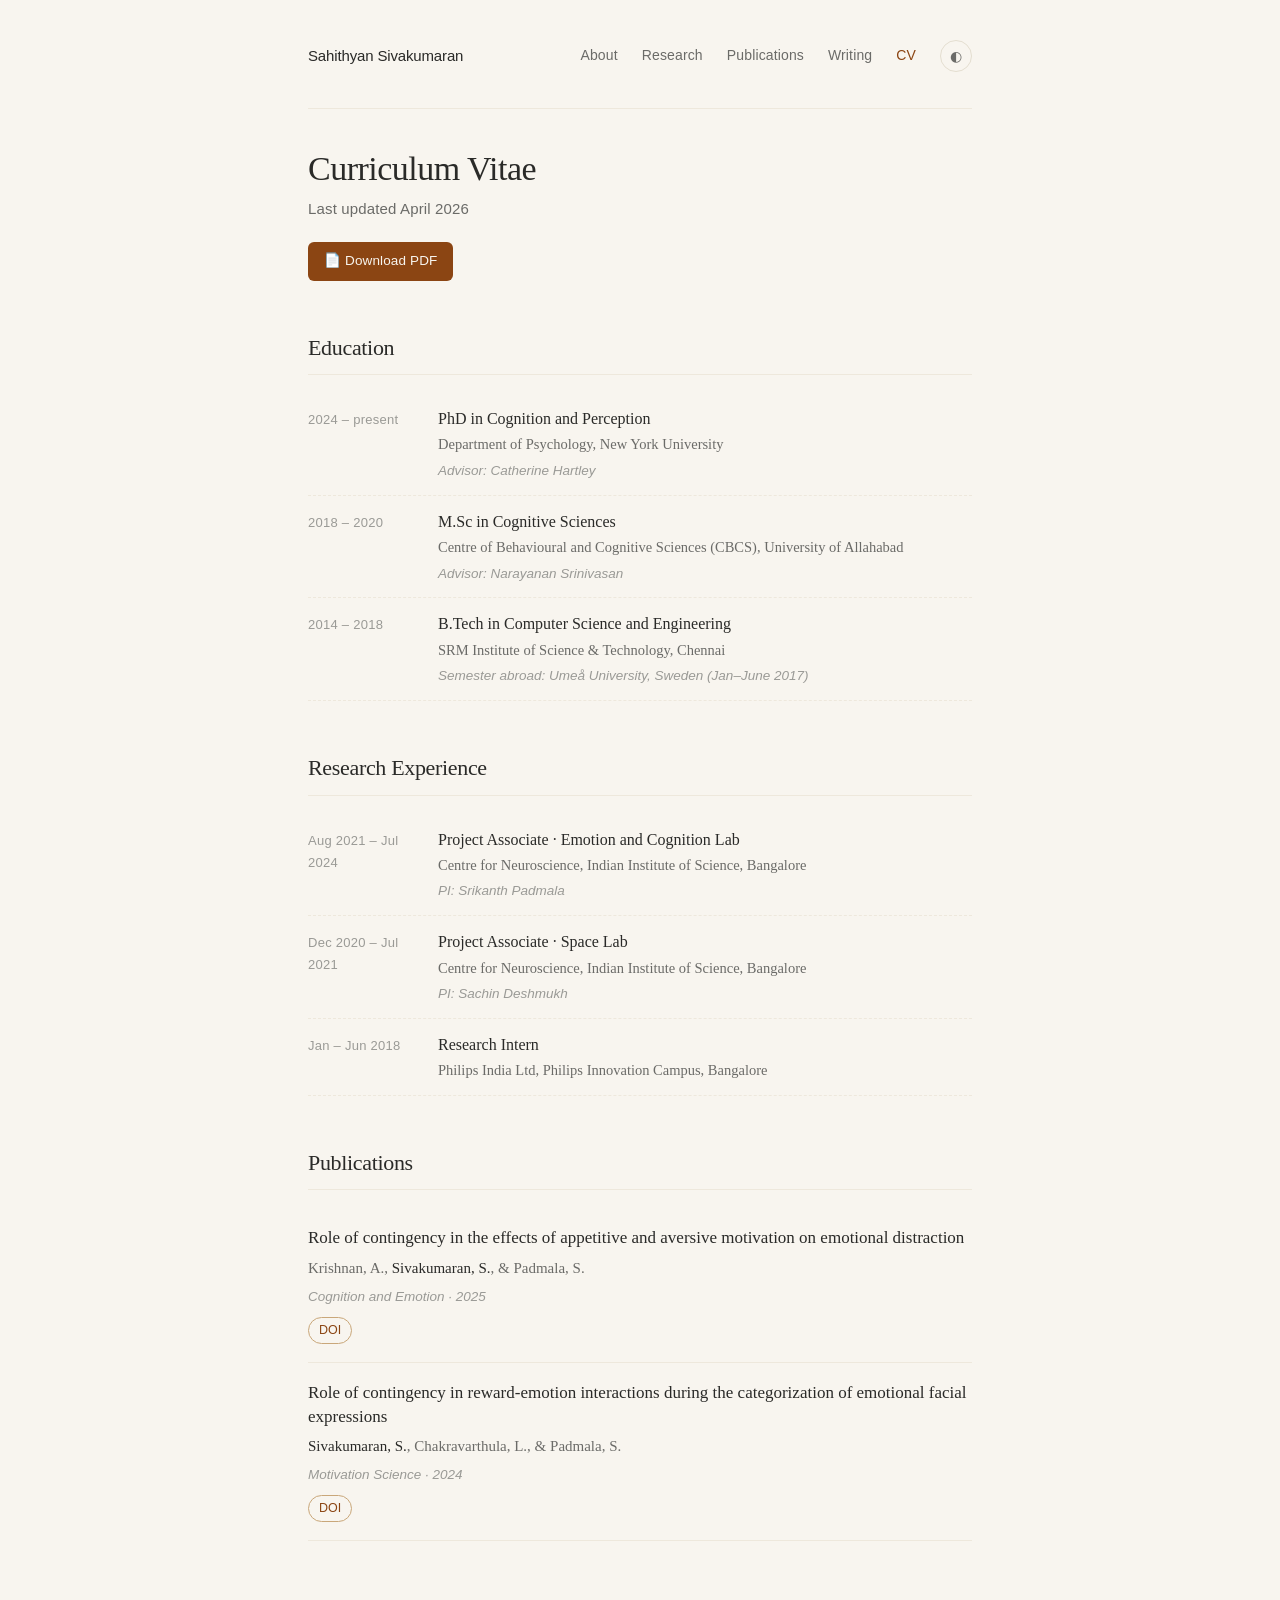
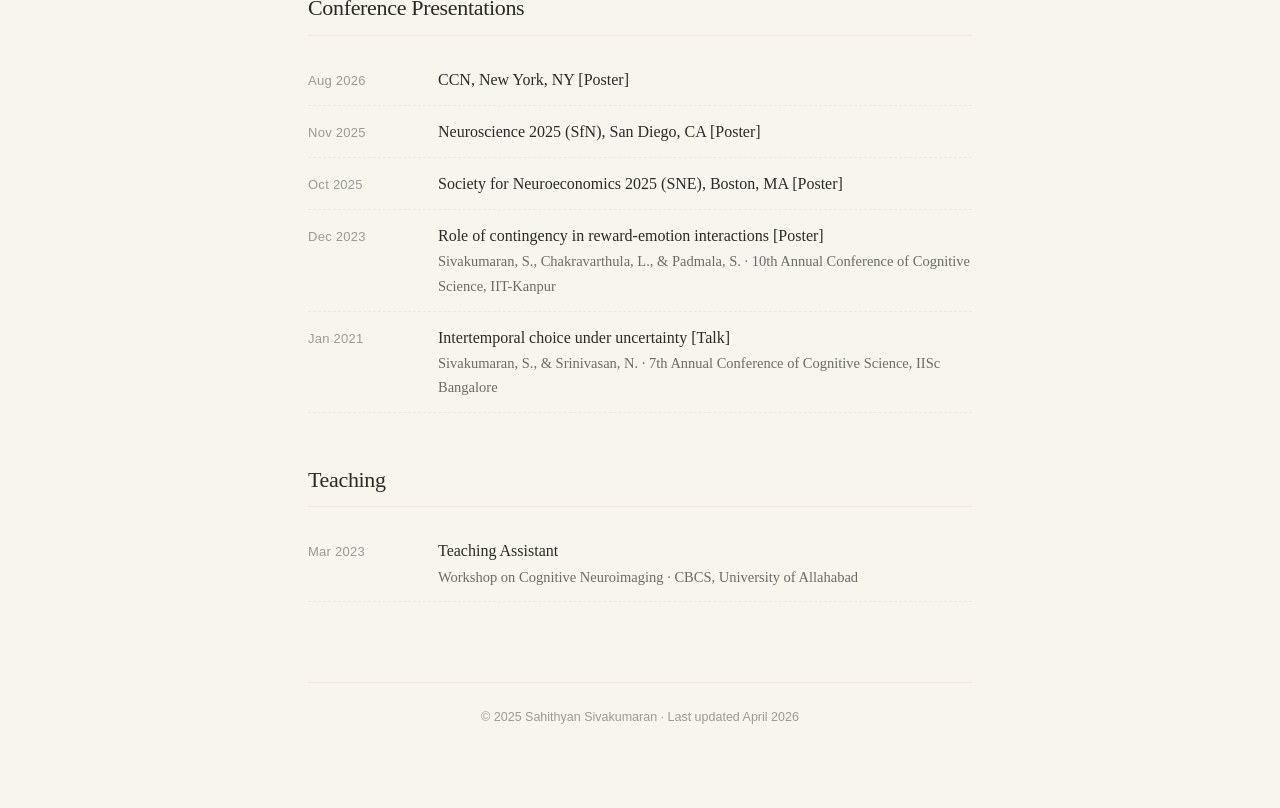
==== commit 84385d50: "Update CV with new PDF link and conference details Updated the CV with a new PDF link and added a co" ====
--- a/cv.html
+++ b/cv.html
@@ -26,7 +26,7 @@
 <h1>Curriculum Vitae</h1>
 <p class="hero-subtitle" style="margin-top: 6px; margin-bottom: 20px;">Last updated April 2026</p>
 
-<a href="files/Sahithyan_CV_May_2026.pdf" class="btn" target="_blank" rel="noopener">📄 Download PDF</a>
+<a href="files/Sahithyan_CV_Oct_2026.pdf" class="btn" target="_blank" rel="noopener">📄 Download PDF</a>
 
 <h2>Education</h2>
 
@@ -116,6 +116,13 @@
 <h2>Conference Presentations</h2>
 
 <div class="cv-entry">
+  <div class="cv-date">Aug 2026</div>
+  <div class="cv-content">
+    <div class="role">CCN, New York, NY [Poster]</div>
+  </div>
+</div>
+
+<div class="cv-entry">
   <div class="cv-date">Nov 2025</div>
   <div class="cv-content">
     <div class="role">Neuroscience 2025 (SfN), San Diego, CA [Poster]</div>
